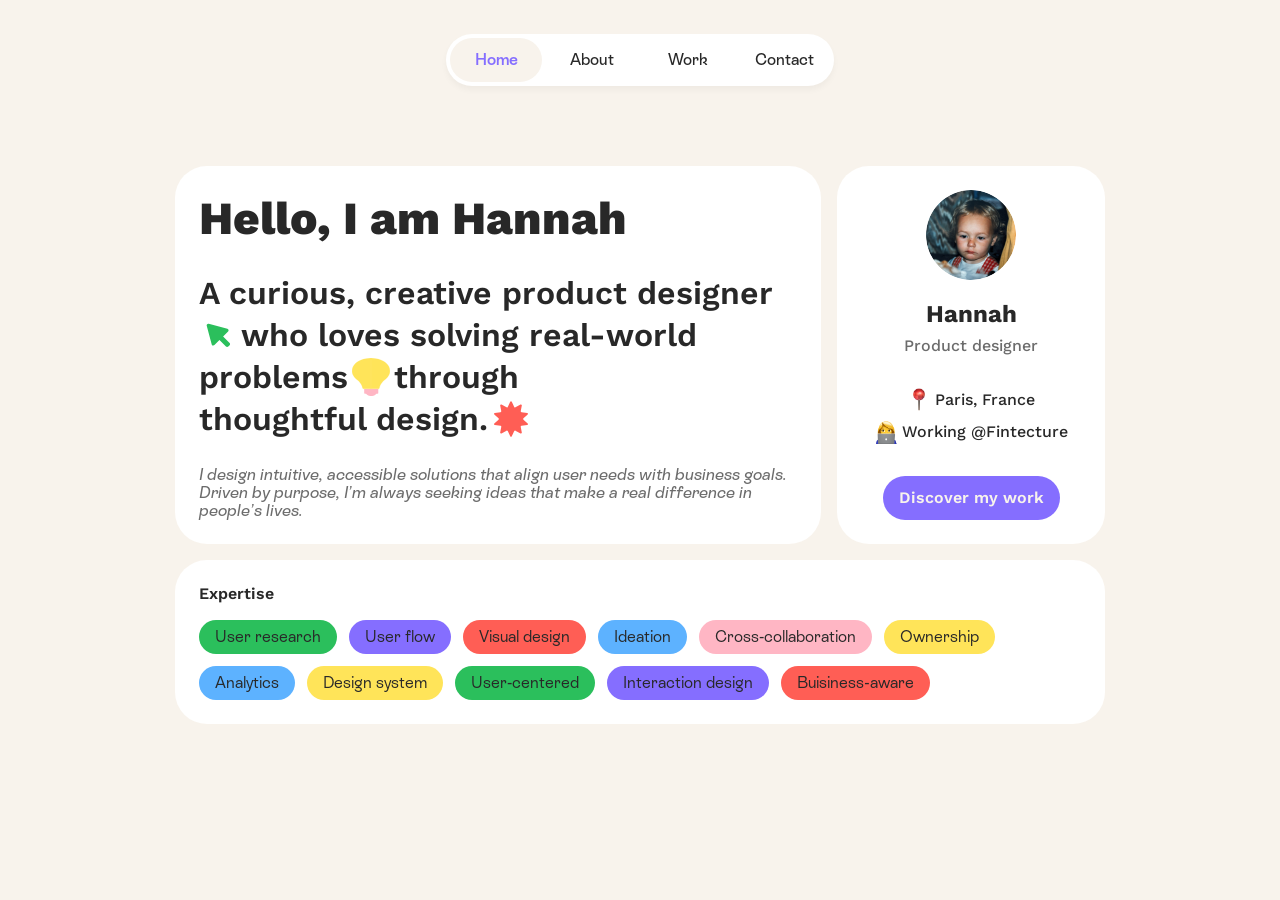
==== index.html @ 1d036ac6 "Initial build: portfolio site reproduced from Figma design" ====
<!DOCTYPE html>
<html lang="en">
<head>
<meta charset="UTF-8">
<meta name="viewport" content="width=device-width, initial-scale=1.0">
<title>Hannah Allard — Product Designer</title>
<link rel="stylesheet" href="css/styles.css">
</head>
<body>
<div class="page">
  <nav class="nav-wrap">
    <div class="nav-pill">
      <a href="index.html" class="active">Home</a>
      <a href="about.html">About</a>
      <a href="work.html">Work</a>
      <a href="contact.html">Contact</a>
    </div>
  </nav>

  <main class="home-content">
    <div class="home-row">
      <section class="card hello-card">
        <h1 class="hello-name">Hello, I am Hannah</h1>
        <div class="hello-definition">
          <div class="hello-line">
            <span>A curious, creative product designer</span>
            <img class="hello-icon" src="images/icons/cursor.svg" alt="">
            <span>who loves solving real-world</span>
          </div>
          <div class="hello-line">
            <span>problems</span>
            <img class="hello-icon" src="images/icons/lightbulb.svg" alt="">
            <span>through</span>
            <span>thoughtful design.</span>
            <img class="hello-icon" src="images/icons/star.svg" alt="">
          </div>
        </div>
        <p class="hello-quote">I design intuitive, accessible solutions that align user needs with business goals. Driven by purpose, I&rsquo;m always seeking ideas that make a real difference in people&rsquo;s lives.</p>
      </section>

      <aside class="card profile-card">
        <div class="profile-top">
          <img class="avatar" src="images/photos/avatar-home.png" alt="Hannah">
          <div class="profile-name-block">
            <p class="name">Hannah</p>
            <p class="role">Product designer</p>
          </div>
        </div>
        <div class="profile-meta">
          <div class="profile-meta-row">
            <img src="images/icons/pin-location.png" alt="">
            <span>Paris, France</span>
          </div>
          <div class="profile-meta-row">
            <img src="images/icons/pin-work.png" alt="">
            <span>Working @Fintecture</span>
          </div>
        </div>
        <a href="work.html" class="btn-primary"><span>Discover my work</span></a>
      </aside>
    </div>

    <section class="card expertise-card">
      <p class="expertise-title">Expertise</p>
      <div class="badges">
        <span class="badge badge--grass">User research</span>
        <span class="badge badge--space">User flow</span>
        <span class="badge badge--pop">Visual design</span>
        <span class="badge badge--sky">Ideation</span>
        <span class="badge badge--barb">Cross-collaboration</span>
        <span class="badge badge--dandelion">Ownership</span>
        <span class="badge badge--sky">Analytics</span>
        <span class="badge badge--dandelion">Design system</span>
        <span class="badge badge--grass">User-centered</span>
        <span class="badge badge--space">Interaction design</span>
        <span class="badge badge--pop">Buisiness-aware</span>
      </div>
    </section>
  </main>
</div>
</body>
</html>
---- css/styles.css ----
@import url('https://fonts.googleapis.com/css2?family=Work+Sans:wght@400;500;600;700;800&display=swap');
@import url('../fonts/fonts.css');

:root {
  --color-dark: #282828;
  --color-grey: #6c6c6c;
  --color-white: #ffffff;
  --color-dirt: #f8f3ec;
  --color-space: #856eff;
  --color-sky: #5db2ff;
  --color-grass: #2bbf5c;
  --color-barb: #ffb6c4;
  --color-dandelion: #ffe459;
  --color-pop: #ff5e55;

  --font-heading: 'Work Sans', sans-serif;
  --font-body: 'ES Rebond Grotesque', sans-serif;
}

* {
  box-sizing: border-box;
  margin: 0;
  padding: 0;
}

html, body {
  background: var(--color-dirt);
  font-family: var(--font-heading);
  color: var(--color-dark);
}

a {
  text-decoration: none;
  color: inherit;
}

.page {
  position: relative;
  width: 1280px;
  max-width: 100%;
  margin: 0 auto;
  min-height: 100vh;
}

/* Navigation */
.nav-wrap {
  display: flex;
  align-items: center;
  justify-content: center;
  height: 120px;
  width: 100%;
  padding: 0 80px;
}

.nav-pill {
  display: flex;
  align-items: center;
  gap: 4px;
  padding: 4px;
  background: var(--color-white);
  border-radius: 56px;
  box-shadow: 0px 4px 6px rgba(0, 0, 0, 0.04);
}

.nav-pill a {
  display: flex;
  align-items: center;
  justify-content: center;
  width: 92px;
  padding: 12px 24px;
  border-radius: 56px;
  background: var(--color-white);
  font-family: var(--font-body);
  font-size: 16px;
  font-weight: 500;
  line-height: 20px;
  color: var(--color-dark);
}

.nav-pill a.active {
  background: var(--color-dirt);
  color: var(--color-space);
  font-weight: 600;
}

/* Home page content */
.home-content {
  width: 930px;
  max-width: calc(100% - 48px);
  margin: 0 auto;
  padding-top: 46px;
  padding-bottom: 80px;
  display: flex;
  flex-direction: column;
  gap: 16px;
}

.home-row {
  display: flex;
  gap: 16px;
  align-items: stretch;
}

.card {
  background: var(--color-white);
  border-radius: 32px;
}

.hello-card {
  width: 646px;
  padding: 24px;
  display: flex;
  flex-direction: column;
  gap: 28px;
}

.hello-name {
  font-family: var(--font-heading);
  font-weight: 800;
  font-size: 46px;
  line-height: 56px;
  color: var(--color-dark);
}

.hello-definition {
  display: flex;
  flex-direction: column;
  gap: 4px;
}

.hello-line {
  display: flex;
  flex-wrap: wrap;
  align-items: center;
  gap: 4px;
}

.hello-line span {
  font-family: var(--font-heading);
  font-weight: 600;
  font-size: 32px;
  line-height: 38px;
  color: var(--color-dark);
  white-space: nowrap;
}

.hello-icon {
  width: 38px;
  height: 38px;
  flex-shrink: 0;
}

.hello-quote {
  font-family: var(--font-body);
  font-style: italic;
  font-weight: 500;
  font-size: 16px;
  line-height: 18px;
  color: var(--color-grey);
}

.profile-card {
  width: 268px;
  padding: 24px;
  display: flex;
  flex-direction: column;
  align-items: center;
  justify-content: flex-start;
  gap: 32px;
}

.profile-top {
  display: flex;
  flex-direction: column;
  align-items: center;
  gap: 20px;
}

.avatar {
  width: 90px;
  height: 90px;
  border-radius: 50%;
  object-fit: cover;
  cursor: pointer;
  border: none;
  padding: 0;
  display: block;
}

.profile-name-block {
  display: flex;
  flex-direction: column;
  align-items: center;
  gap: 8px;
}

.profile-name-block .name {
  font-family: var(--font-heading);
  font-weight: 700;
  font-size: 24px;
  line-height: 28px;
  color: var(--color-dark);
}

.profile-name-block .role {
  font-family: var(--font-heading);
  font-weight: 500;
  font-size: 16px;
  line-height: 20px;
  color: var(--color-grey);
}

.profile-meta {
  display: flex;
  flex-direction: column;
  align-items: center;
  gap: 8px;
}

.profile-meta-row {
  display: flex;
  align-items: center;
  gap: 4px;
}

.profile-meta-row img {
  width: 24px;
  height: 24px;
  object-fit: cover;
}

.profile-meta-row span {
  font-family: var(--font-heading);
  font-weight: 500;
  font-size: 16px;
  line-height: 20px;
  color: var(--color-dark);
}

.btn-primary {
  display: inline-flex;
  align-items: center;
  justify-content: center;
  gap: 4px;
  padding: 12px 16px;
  background: var(--color-space);
  border-radius: 56px;
  cursor: pointer;
  border: none;
}

.btn-primary span {
  font-family: var(--font-heading);
  font-weight: 600;
  font-size: 16px;
  line-height: 20px;
  color: var(--color-dirt);
}

.expertise-card {
  width: 100%;
  padding: 24px;
  display: flex;
  flex-direction: column;
  gap: 16px;
}

.expertise-title {
  font-family: var(--font-heading);
  font-weight: 600;
  font-size: 16px;
  line-height: 20px;
  color: var(--color-dark);
}

.badges {
  display: flex;
  flex-wrap: wrap;
  gap: 12px;
}

.badge {
  display: flex;
  align-items: center;
  justify-content: center;
  padding: 8px 16px;
  border-radius: 36.788px;
  font-family: var(--font-body);
  font-weight: 400;
  font-style: normal;
  font-size: 16px;
  line-height: 18px;
  color: var(--color-dark);
  white-space: nowrap;
}

.badge--grass { background: var(--color-grass); }
.badge--space { background: var(--color-space); }
.badge--pop { background: var(--color-pop); }
.badge--sky { background: var(--color-sky); }
.badge--barb { background: var(--color-barb); }
.badge--dandelion { background: var(--color-dandelion); }
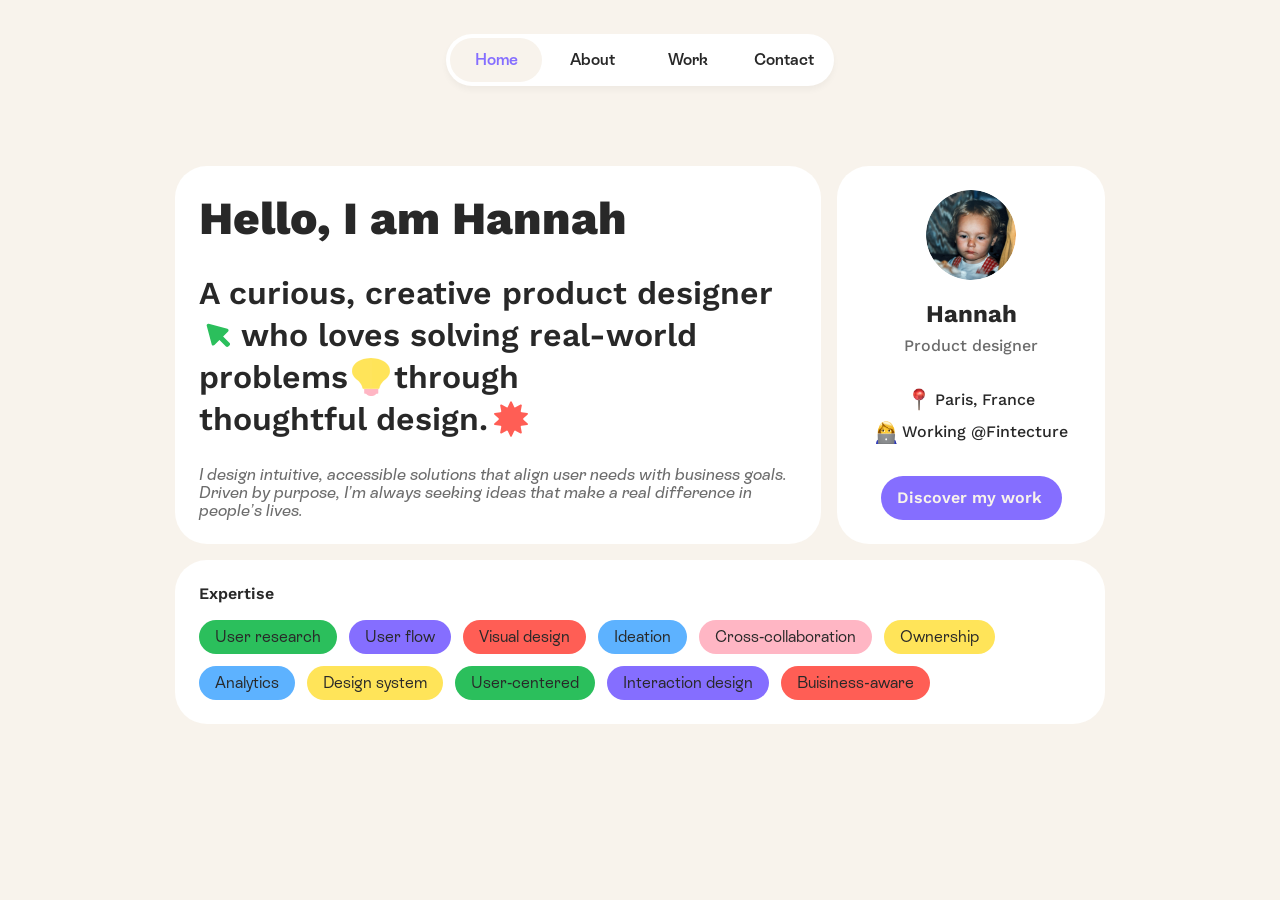
==== commit eda00a7f: "Add shared design system (tokens + components) and fix Onboarding accordions - New css/tokens.css an" ====
--- a/index.html
+++ b/index.html
@@ -4,16 +4,18 @@
 <meta charset="UTF-8">
 <meta name="viewport" content="width=device-width, initial-scale=1.0">
 <title>Hannah Allard — Product Designer</title>
+<link rel="stylesheet" href="css/tokens.css">
+<link rel="stylesheet" href="css/components.css">
 <link rel="stylesheet" href="css/styles.css">
 </head>
 <body>
 <div class="page">
   <nav class="nav-wrap">
     <div class="nav-pill">
-      <a href="index.html" class="active">Home</a>
-      <a href="about.html">About</a>
-      <a href="work.html">Work</a>
-      <a href="contact.html">Contact</a>
+      <a href="index.html" class="nav-link is-active">Home</a>
+      <a href="about.html" class="nav-link">About</a>
+      <a href="work.html" class="nav-link">Work</a>
+      <a href="contact.html" class="nav-link">Contact</a>
     </div>
   </nav>
 
@@ -56,7 +58,7 @@
             <span>Working @Fintecture</span>
           </div>
         </div>
-        <a href="work.html" class="btn-primary"><span>Discover my work</span></a>
+        <a href="work.html" class="btn btn--large"><span>Discover my work</span><img class="btn-arrow" src="images/icons/arrow-straight-large.svg" alt=""></a>
       </aside>
     </div>
 
--- a/css/tokens.css
+++ b/css/tokens.css
@@ -0,0 +1,41 @@
+/* ===========================================================
+   Design tokens — single source of truth for the portfolio site.
+   Source: Figma "Component" page (node 25:948)
+   =========================================================== */
+
+@import url('https://fonts.googleapis.com/css2?family=Work+Sans:wght@400;500;600;700;800&display=swap');
+@import url('../fonts/fonts.css');
+
+:root {
+  /* Color palette */
+  --color-dark: #282828;
+  --color-grey: #6c6c6c;
+  --color-white: #ffffff;
+  --color-dirt: #f8f3ec;
+  --color-space: #856eff;
+  --color-sky: #5db2ff;
+  --color-grass: #2bbf5c;
+  --color-barb: #ffb6c4;
+  --color-dandelion: #ffe459;
+  --color-pop: #ff5e55;
+
+  /* Typography */
+  --font-heading: 'Work Sans', sans-serif;
+  --font-accent: 'ES Rebond Grotesque', sans-serif;
+
+  /* Radii */
+  --radius-card: 32px;
+  --radius-pill: 56px;
+  --radius-badge: 36.788px;
+  --radius-image: 8px;
+
+  /* Shadows */
+  --shadow-nav: 0px 4px 6px rgba(0, 0, 0, 0.04);
+  --shadow-fab: 2px 4px 6px rgba(0, 0, 0, 0.18);
+  --shadow-card: 2px 4px 9px rgba(0, 0, 0, 0.12);
+
+  /* Motion */
+  --ease-standard: cubic-bezier(0.4, 0, 0.2, 1);
+  --duration-fast: 160ms;
+  --duration-base: 240ms;
+}
--- a/css/components.css
+++ b/css/components.css
@@ -0,0 +1,254 @@
+/* ===========================================================
+   Shared components — matches the Figma component library
+   (Navigation, Button, Badge, Accordion — node 25:948)
+   =========================================================== */
+
+/* ---------- Navigation ---------- */
+.nav-pill {
+  display: flex;
+  align-items: center;
+  gap: 4px;
+  padding: 4px;
+  background: var(--color-white);
+  border-radius: var(--radius-pill);
+  box-shadow: var(--shadow-nav);
+}
+
+.nav-link {
+  display: flex;
+  align-items: center;
+  justify-content: center;
+  width: 92px;
+  padding: 12px 24px;
+  border-radius: var(--radius-pill);
+  background: var(--color-white);
+  font-family: var(--font-accent);
+  font-weight: 600;
+  font-size: 16px;
+  line-height: 20px;
+  color: var(--color-dark);
+  cursor: pointer;
+  transition: color var(--duration-fast) var(--ease-standard);
+}
+
+.nav-link:hover {
+  color: var(--color-space);
+}
+
+.nav-link.is-active {
+  background: var(--color-dirt);
+  color: var(--color-space);
+}
+
+/* ---------- Buttons ---------- */
+.btn {
+  display: inline-flex;
+  align-items: center;
+  justify-content: center;
+  gap: 4px;
+  border-radius: var(--radius-pill);
+  font-family: var(--font-heading);
+  font-weight: 600;
+  cursor: pointer;
+  border: none;
+  text-decoration: none;
+  transition: background var(--duration-fast) var(--ease-standard), color var(--duration-fast) var(--ease-standard);
+}
+
+.btn .btn-arrow {
+  width: 0;
+  overflow: hidden;
+  opacity: 0;
+  transition: width var(--duration-base) var(--ease-standard), opacity var(--duration-base) var(--ease-standard);
+}
+
+.btn:hover .btn-arrow {
+  width: 20px;
+  opacity: 1;
+}
+
+/* Large main — the hero CTA ("Discover my work") */
+.btn--large {
+  padding: 12px 16px;
+  background: var(--color-space);
+  color: var(--color-dirt);
+  font-size: 16px;
+  line-height: 20px;
+}
+
+.btn--large:hover {
+  color: var(--color-white);
+}
+
+.btn--large .btn-arrow {
+  height: 20px;
+}
+
+.btn--large:hover .btn-arrow {
+  width: 20px;
+}
+
+/* Secondary — "Discover", "Read the article", "Check out my resume" */
+.btn--secondary {
+  padding: 12px 16px;
+  background: var(--color-dirt);
+  color: var(--color-dark);
+  font-size: 16px;
+  line-height: 20px;
+}
+
+.btn--secondary:hover {
+  background: var(--color-white);
+}
+
+.btn--secondary .btn-arrow {
+  width: 0;
+  height: 14px;
+}
+
+.btn--secondary:hover .btn-arrow {
+  width: 14px;
+}
+
+/* Icon-only — back-to-top FAB */
+.btn--icon {
+  background: var(--color-white);
+  box-shadow: var(--shadow-fab);
+  padding: 10px;
+  border-radius: var(--radius-pill);
+  transition: transform var(--duration-fast) var(--ease-standard);
+}
+
+.btn--icon:hover {
+  transform: translateY(-2px);
+}
+
+/* ---------- Badges ---------- */
+.badge {
+  display: inline-flex;
+  align-items: center;
+  justify-content: center;
+  border-radius: var(--radius-badge);
+  font-family: var(--font-accent);
+  font-style: normal;
+  white-space: nowrap;
+}
+
+.badge--sm {
+  padding: 8px 12px;
+  font-weight: 500;
+  font-size: 12px;
+  line-height: 14px;
+}
+
+.badge--md {
+  padding: 8px 12px;
+  font-weight: 500;
+  font-size: 16px;
+  line-height: 18px;
+}
+
+.badge--lg {
+  padding: 8px 16px;
+  font-weight: 400;
+  font-size: 20px;
+  line-height: 24px;
+}
+
+/* ---------- Accordion ---------- */
+.accordion {
+  display: flex;
+  flex-direction: column;
+  align-items: flex-start;
+  width: 100%;
+  padding: 24px;
+  background: var(--color-dandelion);
+  border-radius: var(--radius-card);
+  border: none;
+  text-align: left;
+  cursor: pointer;
+  transition: box-shadow var(--duration-fast) var(--ease-standard);
+}
+
+.accordion:hover {
+  box-shadow: 0 2px 10px rgba(0, 0, 0, 0.08);
+}
+
+.accordion--alert {
+  background: var(--color-pop);
+}
+
+.accordion__header {
+  display: flex;
+  align-items: flex-start;
+  justify-content: space-between;
+  width: 100%;
+}
+
+.accordion__title-group {
+  display: flex;
+  align-items: flex-end;
+  gap: 12px;
+  color: var(--color-dark);
+}
+
+.accordion__step {
+  font-family: var(--font-heading);
+  font-weight: 500;
+  font-size: 12px;
+  line-height: 14px;
+  white-space: nowrap;
+}
+
+.accordion__title {
+  font-family: var(--font-heading);
+  font-weight: 600;
+  font-size: 14px;
+  line-height: 16px;
+  white-space: nowrap;
+}
+
+.accordion__chevron {
+  width: 16px;
+  height: 16px;
+  flex-shrink: 0;
+  transition: transform var(--duration-base) var(--ease-standard);
+}
+
+.accordion[aria-expanded="true"] .accordion__chevron {
+  transform: rotate(180deg);
+}
+
+.accordion__body {
+  display: grid;
+  grid-template-rows: 0fr;
+  width: 100%;
+  transition: grid-template-rows var(--duration-base) var(--ease-standard);
+}
+
+.accordion[aria-expanded="true"] .accordion__body {
+  grid-template-rows: 1fr;
+}
+
+.accordion__body-inner {
+  overflow: hidden;
+}
+
+.accordion[aria-expanded="true"] .accordion__body-inner {
+  padding-top: 12px;
+}
+
+.accordion__body p,
+.accordion__body li {
+  font-family: var(--font-heading);
+  font-weight: 400;
+  font-size: 14px;
+  line-height: 16px;
+  color: var(--color-dark);
+  text-align: left;
+}
+
+.accordion__body ul {
+  list-style: disc;
+  padding-left: 21px;
+}
--- a/css/styles.css
+++ b/css/styles.css
@@ -1,21 +1,4 @@
-@import url('https://fonts.googleapis.com/css2?family=Work+Sans:wght@400;500;600;700;800&display=swap');
-@import url('../fonts/fonts.css');
-
-:root {
-  --color-dark: #282828;
-  --color-grey: #6c6c6c;
-  --color-white: #ffffff;
-  --color-dirt: #f8f3ec;
-  --color-space: #856eff;
-  --color-sky: #5db2ff;
-  --color-grass: #2bbf5c;
-  --color-barb: #ffb6c4;
-  --color-dandelion: #ffe459;
-  --color-pop: #ff5e55;
-
-  --font-heading: 'Work Sans', sans-serif;
-  --font-body: 'ES Rebond Grotesque', sans-serif;
-}
+/* Colors, fonts, radii: see css/tokens.css (loaded before this file) */
 
 * {
   box-sizing: border-box;
@@ -52,36 +35,7 @@
   padding: 0 80px;
 }
 
-.nav-pill {
-  display: flex;
-  align-items: center;
-  gap: 4px;
-  padding: 4px;
-  background: var(--color-white);
-  border-radius: 56px;
-  box-shadow: 0px 4px 6px rgba(0, 0, 0, 0.04);
-}
-
-.nav-pill a {
-  display: flex;
-  align-items: center;
-  justify-content: center;
-  width: 92px;
-  padding: 12px 24px;
-  border-radius: 56px;
-  background: var(--color-white);
-  font-family: var(--font-body);
-  font-size: 16px;
-  font-weight: 500;
-  line-height: 20px;
-  color: var(--color-dark);
-}
-
-.nav-pill a.active {
-  background: var(--color-dirt);
-  color: var(--color-space);
-  font-weight: 600;
-}
+/* .nav-pill is now defined in components.css */
 
 /* Home page content */
 .home-content {
@@ -151,7 +105,7 @@
 }
 
 .hello-quote {
-  font-family: var(--font-body);
+  font-family: var(--font-accent);
   font-style: italic;
   font-weight: 500;
   font-size: 16px;
@@ -237,26 +191,6 @@
   color: var(--color-dark);
 }
 
-.btn-primary {
-  display: inline-flex;
-  align-items: center;
-  justify-content: center;
-  gap: 4px;
-  padding: 12px 16px;
-  background: var(--color-space);
-  border-radius: 56px;
-  cursor: pointer;
-  border: none;
-}
-
-.btn-primary span {
-  font-family: var(--font-heading);
-  font-weight: 600;
-  font-size: 16px;
-  line-height: 20px;
-  color: var(--color-dirt);
-}
-
 .expertise-card {
   width: 100%;
   padding: 24px;
@@ -285,7 +219,7 @@
   justify-content: center;
   padding: 8px 16px;
   border-radius: 36.788px;
-  font-family: var(--font-body);
+  font-family: var(--font-accent);
   font-weight: 400;
   font-style: normal;
   font-size: 16px;
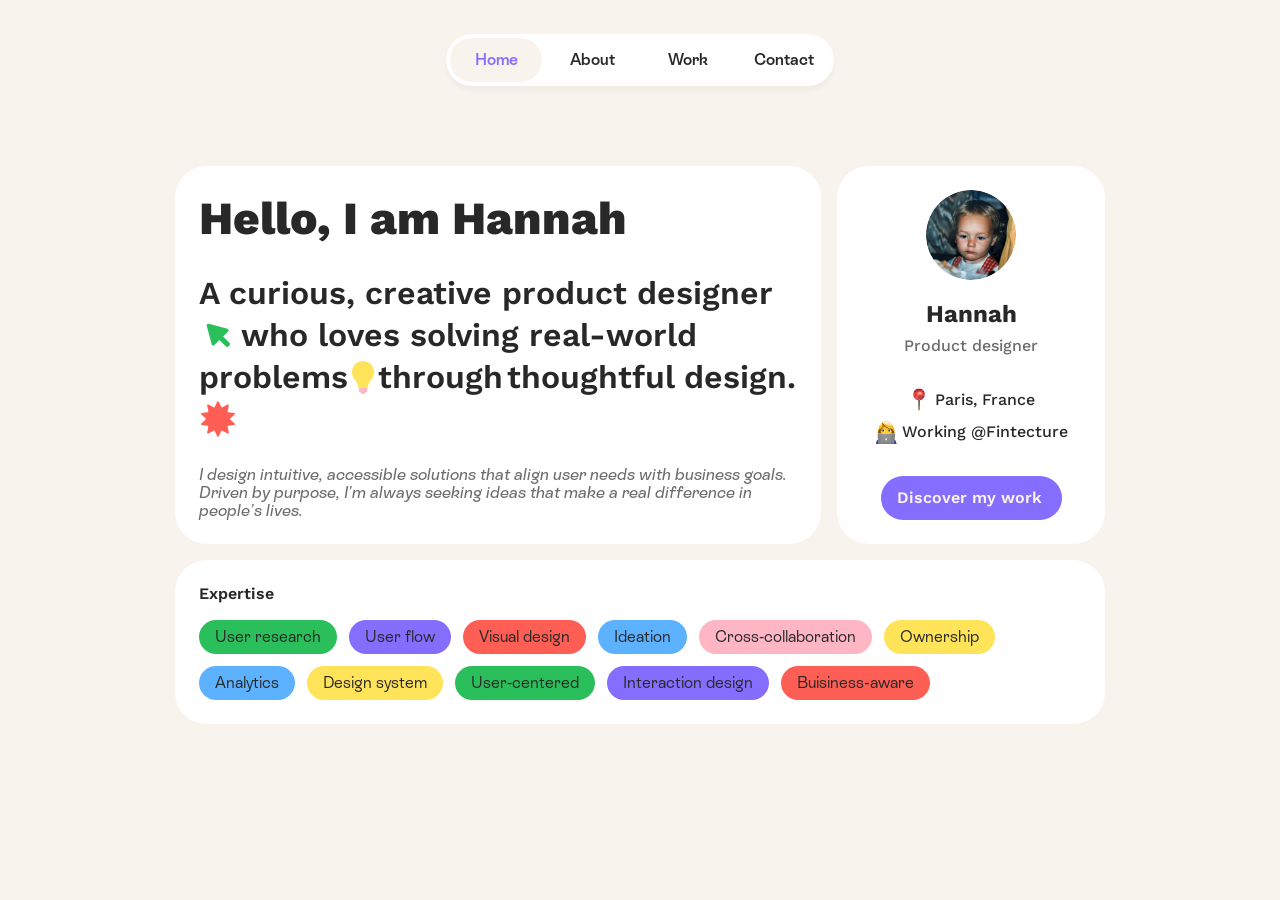
==== commit d242273a: "Fix design-fidelity issues reported on Home and About pages - Home: fix distorted lightbulb icon (wa" ====
--- a/index.html
+++ b/index.html
@@ -31,7 +31,7 @@
           </div>
           <div class="hello-line">
             <span>problems</span>
-            <img class="hello-icon" src="images/icons/lightbulb.svg" alt="">
+            <img class="hello-icon hello-icon--lightbulb" src="images/icons/lightbulb.svg" alt="">
             <span>through</span>
             <span>thoughtful design.</span>
             <img class="hello-icon" src="images/icons/star.svg" alt="">
--- a/css/styles.css
+++ b/css/styles.css
@@ -102,6 +102,11 @@
   width: 38px;
   height: 38px;
   flex-shrink: 0;
+}
+
+.hello-icon--lightbulb {
+  width: auto;
+  height: 33px;
 }
 
 .hello-quote {
